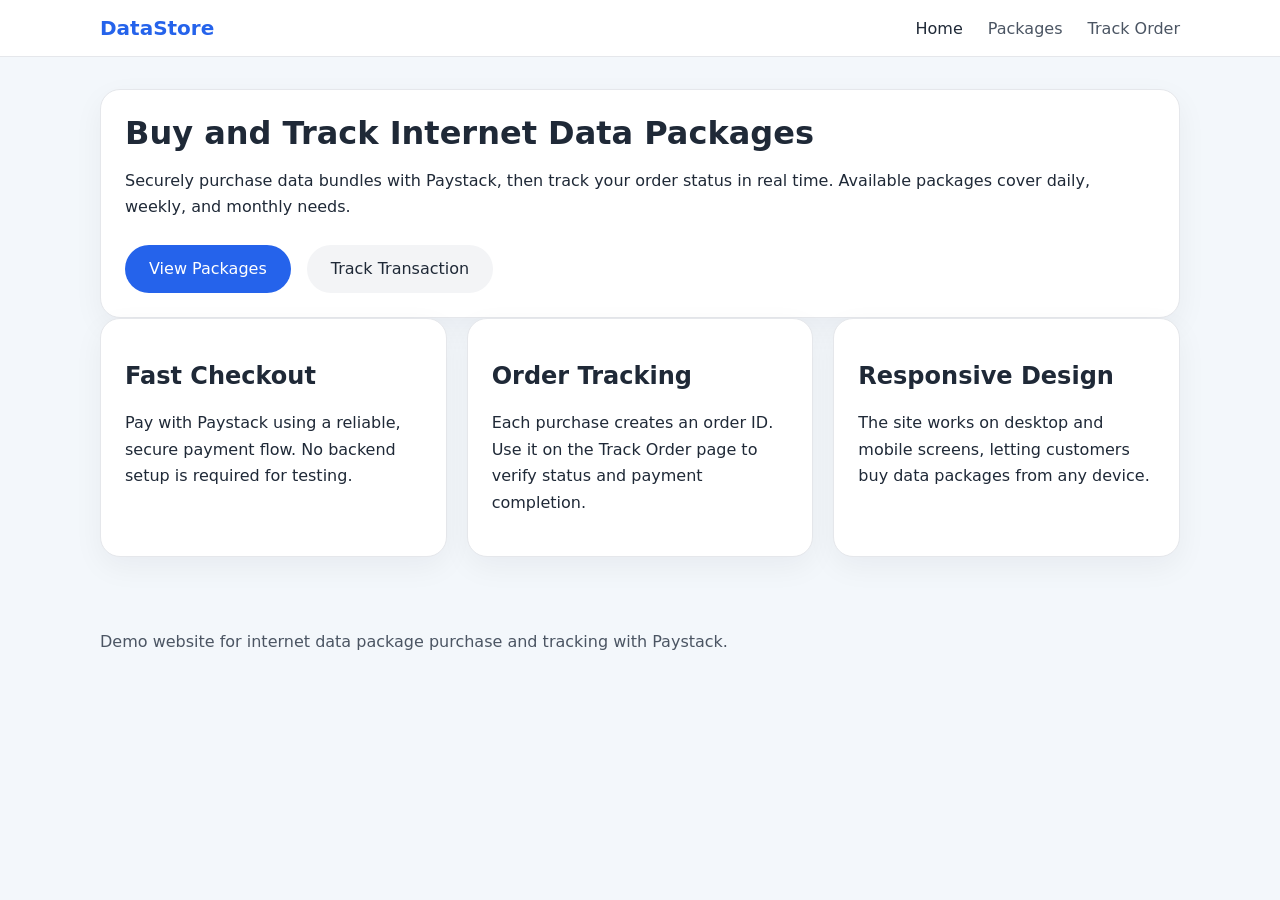
==== index.html @ 82d5b726 "Add files via upload" ====
<!DOCTYPE html>
<html lang="en">
<head>
  <meta charset="UTF-8" />
  <meta name="viewport" content="width=device-width, initial-scale=1.0" />
  <title>DataStore | Buy Internet Data Packages</title>
  <link rel="stylesheet" href="styles.css" />
</head>
<body>
  <header class="site-header">
    <div class="container">
      <a class="brand" href="index.html">DataStore</a>
      <nav>
        <a href="index.html" class="active">Home</a>
        <a href="products.html">Packages</a>
        <a href="status.html">Track Order</a>
      </nav>
    </div>
  </header>

  <main class="container main-content">
    <section class="hero-card card">
      <h1>Buy and Track Internet Data Packages</h1>
      <p>Securely purchase data bundles with Paystack, then track your order status in real time. Available packages cover daily, weekly, and monthly needs.</p>
      <div class="hero-actions">
        <a class="button-link" href="products.html">View Packages</a>
        <a class="button-link secondary" href="status.html">Track Transaction</a>
      </div>
    </section>

    <section class="grid cards">
      <article class="card">
        <h2>Fast Checkout</h2>
        <p>Pay with Paystack using a reliable, secure payment flow. No backend setup is required for testing.</p>
      </article>

      <article class="card">
        <h2>Order Tracking</h2>
        <p>Each purchase creates an order ID. Use it on the Track Order page to verify status and payment completion.</p>
      </article>

      <article class="card">
        <h2>Responsive Design</h2>
        <p>The site works on desktop and mobile screens, letting customers buy data packages from any device.</p>
      </article>
    </section>
  </main>

  <footer class="site-footer">
    <div class="container">
      <p>Demo website for internet data package purchase and tracking with Paystack.</p>
    </div>
  </footer>
</body>
</html>
---- styles.css ----
:root {
  --bg: #f3f7fb;
  --surface: #ffffff;
  --primary: #2563eb;
  --primary-dark: #1d4ed8;
  --text: #1f2937;
  --muted: #4b5563;
  --border: #e5e7eb;
}

* {
  box-sizing: border-box;
}

body {
  margin: 0;
  font-family: Inter, system-ui, sans-serif;
  background: var(--bg);
  color: var(--text);
}

.container {
  width: min(1080px, calc(100% - 2rem));
  margin: 0 auto;
}

.site-header {
  background: var(--surface);
  border-bottom: 1px solid var(--border);
  position: sticky;
  top: 0;
  z-index: 10;
}

.site-header .container {
  display: flex;
  align-items: center;
  justify-content: space-between;
  gap: 1rem;
  padding: 1rem 0;
}

.brand {
  font-weight: 700;
  font-size: 1.25rem;
  color: var(--primary);
  text-decoration: none;
}

nav a {
  margin-left: 1.25rem;
  color: var(--muted);
  text-decoration: none;
}

nav a.active,
nav a:hover {
  color: var(--text);
}

.main-content {
  padding: 2rem 0;
}

h1 {
  margin: 0 0 0.75rem;
  font-size: clamp(2rem, 2.5vw, 3rem);
}

p {
  line-height: 1.65;
}

.grid {
  display: grid;
  gap: 1.25rem;
  grid-template-columns: repeat(auto-fit, minmax(240px, 1fr));
}

.card,
.status-card {
  background: var(--surface);
  border: 1px solid var(--border);
  border-radius: 20px;
  box-shadow: 0 10px 30px rgba(15, 23, 42, 0.05);
  padding: 1.5rem;
}

.package-title {
  font-size: 1.25rem;
  margin: 0 0 0.5rem;
}

.package-header {
  display: flex;
  flex-wrap: wrap;
  gap: 0.75rem;
  align-items: center;
  margin-bottom: 1rem;
}

.provider-badge {
  display: inline-flex;
  align-items: center;
  justify-content: center;
  padding: 0.45rem 0.8rem;
  border-radius: 999px;
  color: #fff;
  font-size: 0.85rem;
  font-weight: 700;
}

.provider-mtn {
  background: #fcd34d;
  color: #111827;
}

.provider-telecel {
  background: #ef4444;
}

.provider-at {
  background: linear-gradient(135deg, #ef4444 0%, #2563eb 100%);
}

.provider-legend-list {
  display: flex;
  gap: 0.75rem;
  flex-wrap: wrap;
  margin-top: 0.75rem;
}

.provider-actions {
  display: flex;
  gap: 0.75rem;
  flex-wrap: wrap;
}

.provider-button {
  border: none;
  padding: 0.85rem 1.1rem;
  border-radius: 999px;
  font-weight: 700;
  color: #fff;
  cursor: pointer;
  transition: transform 0.15s ease, opacity 0.15s ease;
}

.provider-button.active,
.provider-button:hover {
  transform: translateY(-1px);
  opacity: 0.95;
}

.package-price {
  font-size: 1.75rem;
  margin: 0.5rem 0;
  color: var(--primary);
}

.features {
  margin: 1rem 0;
  padding-left: 1.2rem;
}

.features li {
  margin-bottom: 0.5rem;
}

button,
input {
  font: inherit;
}

button {
  border: none;
  border-radius: 999px;
  cursor: pointer;
  background: var(--primary);
  color: #fff;
  padding: 0.9rem 1.25rem;
  transition: background 0.2s ease;
}

button:hover {
  background: var(--primary-dark);
}

.hero-actions {
  display: flex;
  flex-wrap: wrap;
  gap: 1rem;
  margin-top: 1.5rem;
}

.button-link {
  display: inline-flex;
  align-items: center;
  justify-content: center;
  padding: 0.9rem 1.5rem;
  border-radius: 999px;
  background: var(--primary);
  color: #fff;
  text-decoration: none;
  transition: background 0.2s ease, transform 0.2s ease;
}

.button-link:hover {
  background: var(--primary-dark);
  transform: translateY(-1px);
}

.button-link.secondary {
  background: #f3f4f6;
  color: var(--text);
}

.button-link.secondary:hover {
  background: #e5e7eb;
}

input[type="text"],
input[type="email"] {
  width: 100%;
  margin: 0.75rem 0 1rem;
  padding: 0.9rem 1rem;
  border: 1px solid var(--border);
  border-radius: 14px;
  background: #fafbff;
}

.status-result {
  margin-top: 1rem;
  padding: 1rem;
  border-radius: 14px;
  background: #eff6ff;
  color: var(--text);
}

.checkout-card {
  max-width: 760px;
  margin: 0 auto;
}

.package-summary {
  margin-bottom: 1.5rem;
  padding: 1rem 0;
  border-bottom: 1px solid var(--border);
}

.checkout-form {
  display: grid;
  gap: 1rem;
}

.checkout-form label {
  font-weight: 600;
}

.checkout-form input {
  width: 100%;
}

footer.site-footer {
  padding: 1.5rem 0 2rem;
  color: var(--muted);
}

.payment-note {
  margin-top: 0.75rem;
  color: var(--muted);
}

@media (max-width: 600px) {
  .site-header .container {
    flex-direction: column;
    align-items: flex-start;
  }

  nav {
    display: flex;
    flex-wrap: wrap;
    gap: 0.75rem;
  }
}
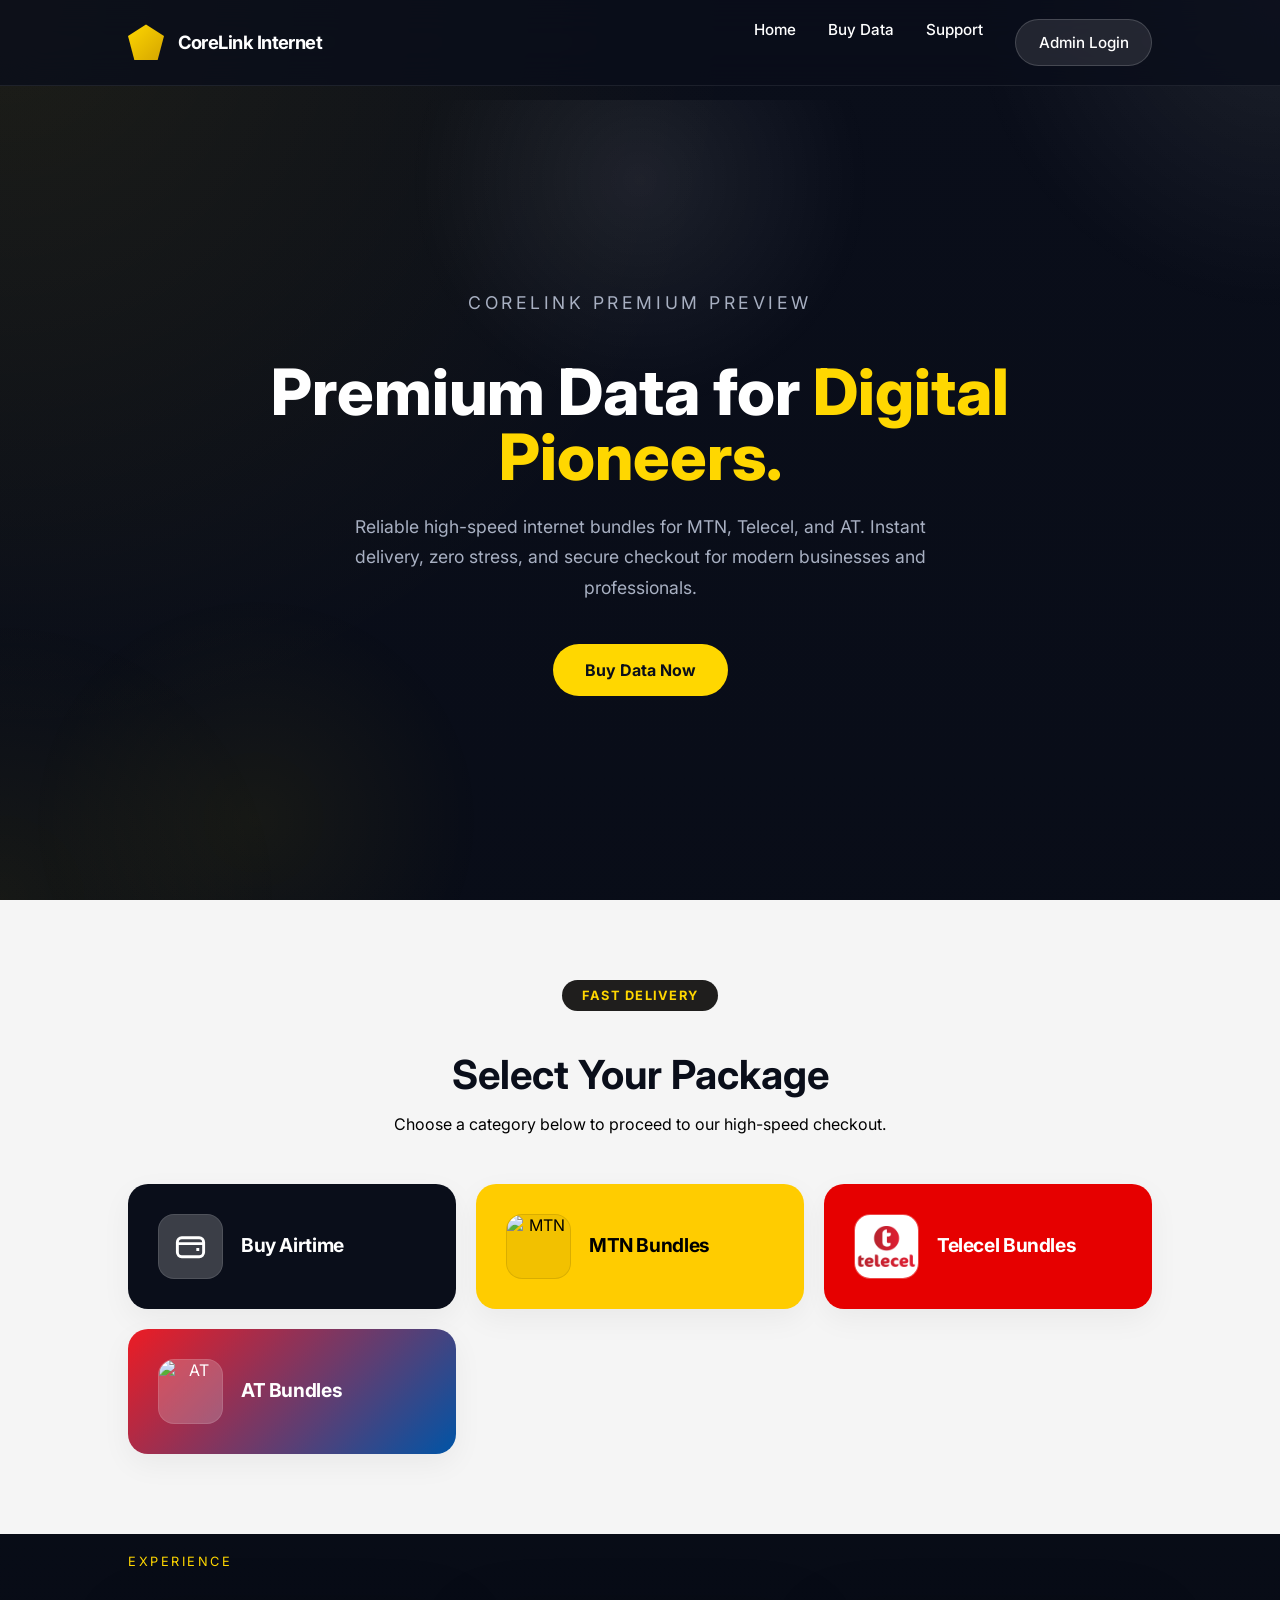
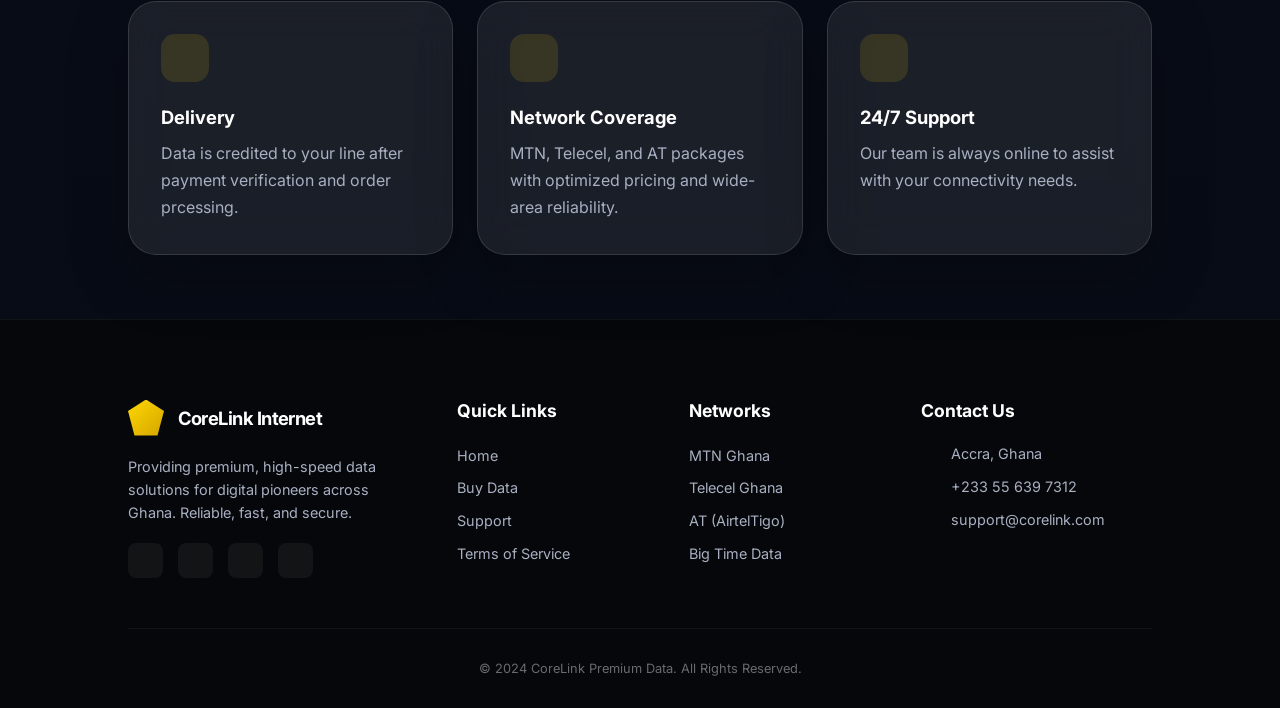
==== commit 6f730e31: "Add files via upload" ====
--- a/index.html
+++ b/index.html
@@ -1,55 +1,266 @@
 <!DOCTYPE html>
 <html lang="en">
 <head>
-  <meta charset="UTF-8" />
-  <meta name="viewport" content="width=device-width, initial-scale=1.0" />
-  <title>DataStore | Buy Internet Data Packages</title>
-  <link rel="stylesheet" href="styles.css" />
+    <meta charset="UTF-8">
+    <meta name="viewport" content="width=device-width, initial-scale=1.0">
+    <title>CoreLink | Premium Data & Internet</title>
+    <link rel="preconnect" href="https://fonts.googleapis.com">
+    <link rel="preconnect" href="https://fonts.gstatic.com" crossorigin>
+    <link href="https://fonts.googleapis.com/css2?family=Inter:wght@400;500;600;700;800&display=swap" rel="stylesheet">
+    <link rel="stylesheet" href="style.css">
+    <script src="https://unpkg.com/lucide@0.344.0"></script>
 </head>
 <body>
-  <header class="site-header">
-    <div class="container">
-      <a class="brand" href="index.html">DataStore</a>
-      <nav>
-        <a href="index.html" class="active">Home</a>
-        <a href="products.html">Packages</a>
-        <a href="status.html">Track Order</a>
-      </nav>
+    <nav>
+        <div class="logo">
+            <div class="logo-icon"></div>
+            CoreLink Internet
+        </div>
+        <ul class="nav-links">
+            <li><a href="#home">Home</a></li>
+            <li><a href="#buy">Buy Data</a></li>
+            <li><a href="#support">Support</a></li>
+            <li><a href="#" class="btn-nav">Admin Login</a></li>
+        </ul>
+    </nav>
+
+    <main>
+        <section class="hero" id="home">
+            <div class="hero-content">
+                <p class="section-title">CoreLink Premium Preview</p>
+                <h1>Premium Data for <span>Digital Pioneers.</span></h1>
+                <p>Reliable high-speed internet bundles for MTN, Telecel, and AT. Instant delivery, zero stress, and secure checkout for modern businesses and professionals.</p>
+                <a href="#buy" class="btn-primary">Buy Data Now</a>
+            </div>
+        </section>
+
+        <section id="buy" class="purchase-tabs-section">
+    <div class="purchase-intro">
+        <span class="status-badge">Fast Delivery</span>
+        <h2>Select Your Package</h2>
+        <p class="dog">Choose a category below to proceed to our high-speed checkout.</p>
     </div>
-  </header>
-
-  <main class="container main-content">
-    <section class="hero-card card">
-      <h1>Buy and Track Internet Data Packages</h1>
-      <p>Securely purchase data bundles with Paystack, then track your order status in real time. Available packages cover daily, weekly, and monthly needs.</p>
-      <div class="hero-actions">
-        <a class="button-link" href="products.html">View Packages</a>
-        <a class="button-link secondary" href="status.html">Track Transaction</a>
-      </div>
-    </section>
-
-    <section class="grid cards">
-      <article class="card">
-        <h2>Fast Checkout</h2>
-        <p>Pay with Paystack using a reliable, secure payment flow. No backend setup is required for testing.</p>
-      </article>
-
-      <article class="card">
-        <h2>Order Tracking</h2>
-        <p>Each purchase creates an order ID. Use it on the Track Order page to verify status and payment completion.</p>
-      </article>
-
-      <article class="card">
-        <h2>Responsive Design</h2>
-        <p>The site works on desktop and mobile screens, letting customers buy data packages from any device.</p>
-      </article>
-    </section>
-  </main>
-
-  <footer class="site-footer">
-    <div class="container">
-      <p>Demo website for internet data package purchase and tracking with Paystack.</p>
+
+   <div class="tabs-grid">
+    <!-- Airtime Tab (Keeping a generic premium icon) -->
+    <a href="buy-airtime.html" class="tab-card airtime-tab">
+        <div class="tab-logo-container">
+            <svg width="35" height="35" viewBox="0 0 24 24" fill="none" stroke="currentColor" stroke-width="2">
+                <rect x="3" y="6" width="18" height="13" rx="3"/>
+                <path d="M3 10H21M16 14H18"/>
+            </svg>
+        </div>
+        <div class="tab-info">
+            <h3>Buy Airtime</h3>
+            
+        </div>
+        <i data-lucide="chevron-right" class="arrow"></i>
+    </a>
+
+    <!-- MTN Tab -->
+    <a href="mtn-bundles.html" class="tab-card mtn-tab">
+        <div class="tab-logo-container brand-logo">
+            <img src="mtn-oip.png" alt="MTN">
+        </div>
+        <div class="tab-info">
+            <h3>MTN Bundles</h3>
+            
+        </div>
+        <i data-lucide="chevron-right" class="arrow"></i>
+    </a>
+
+    <!-- Telecel Tab -->
+    <a href="telecel-bundles.html" class="tab-card telecel-tab">
+        <div class="tab-logo-container brand-logo">
+            <img src="telecel-oip1.png" alt="Telecel">
+        </div>
+        <div class="tab-info">
+            <h3>Telecel Bundles</h3>
+            
+        </div>
+        <i data-lucide="chevron-right" class="arrow"></i>
+    </a>
+
+    <!-- AT Tab -->
+    <a href="at-bundles.html" class="tab-card at-tab">
+        <div class="tab-logo-container brand-logo">
+            <img src="at-oip2.png" alt="AT">
+        </div>
+        <div class="tab-info">
+            <h3>AT Bundles</h3>
+            
+        </div>
+        <i data-lucide="chevron-right" class="arrow"></i>
+    </a>
+</div>
+</section>
+
+        <section class="features-section"><br>
+            <div class="section-title">Experience</div>
+            <div class="features-grid">
+                <article class="feature-card glass-panel">
+                    <i data-lucide="zap"></i>
+                    <h3>Delivery</h3>
+                    <p>Data is credited to your line after payment verification and order prcessing.</p>
+                </article>
+                <article class="feature-card glass-panel">
+                    <i data-lucide="wifi"></i>
+                    <h3>Network Coverage</h3>
+                    <p>MTN, Telecel, and AT packages with optimized pricing and wide-area reliability.</p>
+                </article>
+                <article class="feature-card glass-panel">
+                    <i data-lucide="headphones"></i>
+                    <h3>24/7 Support</h3>
+                    <p>Our team is always online to assist with your connectivity needs.</p>
+                </article>
+            </div>
+        </section>
+
+       <footer class="footer" id="support">
+    <div class="footer-container">
+        <!-- Column 1: Brand & About -->
+        <div class="footer-col">
+            <div class="logo">
+                <div class="logo-icon"></div>
+                CoreLink Internet 
+            </div>
+            <p class="footer-about">
+                Providing premium, high-speed data solutions for digital pioneers across Ghana. Reliable, fast, and secure.
+            </p>
+            <div class="social-links">
+                <a href="#"><i data-lucide="facebook"></i></a>
+                <a href="#"><i data-lucide="twitter"></i></a>
+                <a href="#"><i data-lucide="instagram"></i></a>
+                <a href="#"><i data-lucide="linkedin"></i></a>
+            </div>
+        </div>
+
+        <!-- Column 2: Quick Links -->
+        <div class="footer-col">
+            <h4>Quick Links</h4>
+            <ul>
+                <li><a href="index.html#home">Home</a></li>
+                <li><a href="index.html#buy">Buy Data</a></li>
+                <li><a href="index.html#support">Support</a></li>
+                <li><a href="#">Terms of Service</a></li>
+            </ul>
+        </div>
+
+        <!-- Column 3: Networks -->
+        <div class="footer-col">
+            <h4>Networks</h4>
+            <ul>
+                <li><a href="mtn-bundles.html">MTN Ghana</a></li>
+                <li><a href="telecel-bundles.html">Telecel Ghana</a></li>
+                <li><a href="at-bundles.html">AT (AirtelTigo)</a></li>
+                <li><a href="#">Big Time Data</a></li>
+            </ul>
+        </div>
+
+        <!-- Column 4: Contact Info -->
+        <div class="footer-col">
+            <h4>Contact Us</h4>
+            <div class="contact-item">
+                <i data-lucide="map-pin"></i>
+                <span>Accra, Ghana</span>
+            </div>
+            <div class="contact-item">
+                <i data-lucide="phone"></i>
+                <span>+233 55 639 7312</span>
+            </div>
+            <div class="contact-item">
+                <i data-lucide="mail"></i>
+                <span>support@corelink.com</span>
+            </div>
+        </div>
     </div>
-  </footer>
+
+    <div class="footer-bottom">
+        <p>&copy; 2024 CoreLink Premium Data. All Rights Reserved.</p>
+    </div>
+</footer>
+    </main>
+
+    <div id="success-toast" class="notification success">Payment successful! Redirecting to secure checkout…</div>
+    <div id="error-toast" class="notification error">Please enter a valid phone number.</div>
+
+    <script>
+        lucide.createIcons();
+
+        function handlePayment() {
+            const phone = document.getElementById('phone').value.trim();
+            const successToast = document.getElementById('success-toast');
+            const errorToast = document.getElementById('error-toast');
+
+            if (phone.length < 10 || !/^[0-9 ]+$/.test(phone)) {
+                errorToast.classList.add('show');
+                setTimeout(() => errorToast.classList.remove('show'), 3200);
+                return;
+            }
+
+            successToast.classList.add('show');
+            setTimeout(() => {
+                successToast.classList.remove('show');
+                alert('Redirecting to Paystack Secure Checkout...');
+            }, 2200);
+        }
+        document.querySelectorAll('a[href^="#"]').forEach(anchor => {
+    anchor.addEventListener('click', function (e) {
+        e.preventDefault();
+        const targetId = this.getAttribute('href');
+        if (targetId === '#') return;
+        
+        const targetElement = document.querySelector(targetId);
+        if (targetElement) {
+            const targetPosition = targetElement.getBoundingClientRect().top + window.pageYOffset - 100;
+            const startPosition = window.pageYOffset;
+            const distance = targetPosition - startPosition;
+            let startTime = null;
+
+            // Duration in milliseconds (1500 = 1.5 seconds) - Change this to go even slower
+            const duration = 1500; 
+
+            function animation(currentTime) {
+                if (startTime === null) startTime = currentTime;
+                const timeElapsed = currentTime - startTime;
+                
+                // Easing function (Ease In Out Cubic)
+                const run = ease(timeElapsed, startPosition, distance, duration);
+                
+                window.scrollTo(0, run);
+                if (timeElapsed < duration) requestAnimationFrame(animation);
+            }
+
+            function ease(t, b, c, d) {
+                t /= d / 2;
+                if (t < 1) return c / 2 * t * t * t + b;
+                t -= 2;
+                return c / 2 * (t * t * t + 2) + b;
+            }
+
+            requestAnimationFrame(animation);
+        }
+    });
+});
+// Function to handle the scroll-in animation
+const revealObserver = new IntersectionObserver((entries) => {
+    entries.forEach(entry => {
+        if (entry.isIntersecting) {
+            entry.target.classList.add('active');
+        }
+    });
+}, {
+    threshold: 0.1 // Triggers when 10% of the element is visible
+});
+
+// Select elements to animate, but EXCLUDE anything inside the #support footer
+document.querySelectorAll('.hero-content, .purchase-intro, .tabs-grid, .features-section, .feature-card').forEach((element) => {
+    // Only apply to elements that are NOT children of the support section
+    if (!element.closest('#support')) {
+        element.classList.add('reveal');
+        revealObserver.observe(element);
+    }
+});
+    </script>
 </body>
 </html>
--- a/style.css
+++ b/style.css
@@ -0,0 +1,1077 @@
+:root {
+    --yellow: #FFD700;
+    --cream: #FDFBF0;
+    --white: #FFFFFF;
+    --blue-black: #0A0E1A;
+    --black-ash: #1C1C1C;
+    --text-muted: #A8B0C2;
+    --glass: rgba(255, 255, 255, 0.12);
+    --glass-border: rgba(255, 255, 255, 0.18);
+    --success: #27AE60;
+    --error: #EB5757;
+    --transition: 0.25s ease;
+}
+
+* {
+    margin: 0;
+    padding: 0;
+    box-sizing: border-box;
+    font-family: 'Inter', sans-serif;
+}
+
+html {
+   scroll-behavior: auto !important; 
+    scroll-padding-top: 100px;
+
+}
+
+body {
+    background: radial-gradient(circle at top left, rgba(255, 215, 0, 0.08), transparent 28%),
+                linear-gradient(180deg, #0A0E1A 0%, #070B15 100%);
+    color: var(--white);
+    overflow-x: hidden;
+}
+
+body::before {
+    content: '';
+    position: fixed;
+    inset: 0;
+    background: radial-gradient(circle at top right, rgba(255, 255, 255, 0.08), transparent 20%),
+                radial-gradient(circle at bottom left, rgba(255, 215, 0, 0.06), transparent 18%);
+    pointer-events: none;
+}
+
+nav {
+    position: fixed;
+    inset: 0 auto auto 0;
+    width: 100%;
+    padding: 1.2rem 10%;
+    display: flex;
+    justify-content: space-between;
+    align-items: center;
+    background: rgba(10, 14, 26, 0.78);
+    border-bottom: 1px solid rgba(255, 255, 255, 0.08);
+    backdrop-filter: blur(18px);
+    z-index: 1000;
+}
+
+.logo {
+    display: flex;
+    align-items: center;
+    gap: 0.85rem;
+    font-size: 1.15rem;
+    font-weight: 700;
+    letter-spacing: -0.03em;
+}
+
+.logo-icon {
+    width: 36px;
+    height: 36px;
+    background: linear-gradient(135deg, var(--yellow), #D4A500);
+    clip-path: polygon(50% 0%, 100% 32%, 82% 100%, 18% 100%, 0% 32%);
+}
+
+.nav-links {
+    display: flex;
+    gap: 2rem;
+    list-style: none;
+}
+
+.nav-links a {
+    color: var(--white);
+    text-decoration: none;
+    font-weight: 500;
+    font-size: 0.95rem;
+    transition: color var(--transition);
+}
+
+.nav-links a:hover,
+.nav-links a:focus-visible {
+    color: var(--yellow);
+}
+
+.btn-nav {
+    display: inline-flex;
+    align-items: center;
+    justify-content: center;
+    padding: 0.8rem 1.4rem;
+    border-radius: 999px;
+    background: rgba(255, 255, 255, 0.1);
+    border: 1px solid rgba(255, 255, 255, 0.16);
+    color: var(--white);
+    font-weight: 600;
+}
+
+main {
+    padding-top: 100px;
+}
+
+.hero {
+    min-height: calc(100vh - 100px);
+    padding: 5rem 10% 6rem;
+    display: grid;
+    place-items: center;
+    text-align: center;
+    position: relative;
+    overflow: hidden;
+}
+
+.hero::after {
+    content: '';
+    position: absolute;
+    inset: 0;
+    background: radial-gradient(circle at 50% 10%, rgba(255, 255, 255, 0.08), transparent 24%),
+                radial-gradient(circle at 20% 90%, rgba(255, 215, 0, 0.06), transparent 18%);
+    pointer-events: none;
+}
+
+.hero-content {
+    position: relative;
+    z-index: 1;
+    max-width: 780px;
+    margin: 0 auto;
+}
+/* Container for the logo images */
+.tab-logo-container {
+    width: 65px;
+    height: 65px;
+    background: rgba(255, 255, 255, 0.2);
+    border-radius: 16px;
+    display: flex;
+    align-items: center;
+    justify-content: center;
+    margin-right: 18px;
+    flex-shrink: 0;
+    overflow: hidden; /* Clips the image to the border radius */
+    transition: all 0.4s ease;
+    border: 1px solid rgba(255, 255, 255, 0.1);
+}
+
+/* Specific styling for the brand images */
+.brand-logo img {
+    width: 100%;
+    height: 100%;
+    object-fit: cover; /* This makes the logo fill the square container like an app icon */
+    transition: transform 0.4s ease;
+}
+
+/* Hover Effects */
+.tab-card:hover .tab-logo-container {
+    transform: translateY(-5px);
+    box-shadow: 0 10px 20px rgba(0,0,0,0.2);
+    background: rgba(255, 255, 255, 0.3);
+}
+
+.tab-card:hover .brand-logo img {
+    transform: scale(1.1);
+}
+
+/* MTN Specific Adjustment (since background is already yellow) */
+.mtn-tab .tab-logo-container {
+    background: rgba(0, 0, 0, 0.05);
+    border: 1px solid rgba(0, 0, 0, 0.1);
+}
+
+/* Typography fix for better spacing with larger logos */
+.tab-info h3 {
+    font-size: 1.15rem;
+    font-weight: 800;
+    margin-bottom: 2px;
+    letter-spacing: -0.02em;
+}
+.hero h1 {
+    font-size: clamp(3rem, 5vw, 4.8rem);
+    line-height: 1.02;
+    font-weight: 800;
+    margin-bottom: 1.4rem;
+}
+
+.hero h1 span {
+    color: var(--yellow);
+}
+
+.hero p {
+    color: var(--text-muted);
+    font-size: 1.1rem;
+    max-width: 640px;
+    margin: 0 auto 2.5rem;
+    line-height: 1.75;
+}
+/* --- Purchase Tabs Section --- */
+.purchase-tabs-section {
+    padding: 80px 10%;
+    text-align: center;
+    background-color: whitesmoke;
+}
+
+.purchase-intro {
+    margin-bottom: 50px;
+}
+
+.purchase-intro h2 {
+    font-size: 2.5rem;
+    color: var(--blue-black);
+    margin: 15px 0;
+}
+
+/* --- Tabs Grid Layout --- */
+.tabs-grid {
+    display: grid;
+    grid-template-columns: repeat(auto-fit, minmax(280px, 1fr));
+    gap: 20px;
+    max-width: 1200px;
+    margin: 0 auto;
+}
+
+/* --- Base Tab Styling --- */
+.tab-card {
+    display: flex;
+    align-items: center;
+    padding: 30px;
+    border-radius: 20px;
+    text-decoration: none;
+    transition: all 0.4s cubic-bezier(0.175, 0.885, 0.32, 1.275);
+    position: relative;
+    overflow: hidden;
+    box-shadow: 0 10px 30px rgba(0,0,0,0.05);
+}
+
+.tab-card .tab-icon {
+    width: 50px;
+    height: 50px;
+    border-radius: 12px;
+    display: flex;
+    align-items: center;
+    justify-content: center;
+    margin-right: 20px;
+    background: rgba(255, 255, 255, 0.2);
+}
+
+.tab-info {
+    text-align: left;
+    flex-grow: 1;
+}
+
+.tab-info h3 {
+    font-size: 1.2rem;
+    margin-bottom: 4px;
+    font-weight: 700;
+}
+
+.tab-info p {
+    font-size: 0.9rem;
+    opacity: 0.9;
+}
+
+.tab-card .arrow {
+    transition: transform 0.3s ease;
+}
+
+/* --- Specific Tab Backgrounds --- */
+
+/* Airtime - Blue Black */
+.airtime-tab {
+    background-color: var(--blue-black);
+    color: var(--white);
+}
+
+/* MTN - Yellow */
+.mtn-tab {
+    background-color: #FFCC00; /* Official MTN Yellow */
+    color: #000;
+}
+
+/* Telecel - Red */
+.telecel-tab {
+    background-color: #E60000; /* Official Telecel Red */
+    color: var(--white);
+}
+
+/* AT - Red & Blue Gradient */
+.at-tab {
+    background: linear-gradient(135deg, #ED1C24 0%, #0054A6 100%);
+    color: var(--white);
+}
+
+/* --- Hover Effects --- */
+.tab-card:hover {
+    transform: translateY(-10px) scale(1.02);
+    box-shadow: 0 20px 40px rgba(0,0,0,0.15);
+}
+
+.tab-card:hover .arrow {
+    transform: translateX(5px);
+}
+
+.tab-card::after {
+    content: '';
+    position: absolute;
+    top: 0;
+    left: -100%;
+    width: 100%;
+    height: 100%;
+    background: linear-gradient(90deg, transparent, rgba(255,255,255,0.2), transparent);
+    transition: 0.5s;
+}
+
+.tab-card:hover::after {
+    left: 100%;
+}
+
+/* --- Responsive Adjustments --- */
+@media (max-width: 768px) {
+    .purchase-tabs-section { padding: 60px 5%; }
+    .tabs-grid { grid-template-columns: 1fr; }
+}
+
+.btn-primary {
+    display: inline-flex;
+    align-items: center;
+    justify-content: center;
+    gap: 0.75rem;
+    padding: 1rem 2rem;
+    border-radius: 999px;
+    background: var(--yellow);
+    color: var(--blue-black);
+    font-weight: 700;
+    text-decoration: none;
+    transition: transform var(--transition), box-shadow var(--transition);
+}
+
+.btn-primary:hover,
+.btn-primary:focus-visible {
+    transform: translateY(-2px);
+    box-shadow: 0 18px 40px rgba(255, 215, 0, 0.22);
+}
+
+.section-title {
+    margin-bottom: 1rem;
+    text-transform: uppercase;
+    color: var(--yellow);
+    letter-spacing: 0.2em;
+    font-size: 0.8rem;
+}
+
+.purchase-section {
+    padding: 4rem 10% 3rem;
+    background: whitesmoke;
+}
+
+.purchase-grid {
+    display: grid;
+    grid-template-columns: 1.3fr 1fr;
+    gap: 2.5rem;
+    align-items: start;
+    
+}
+
+.glass-panel,
+.purchase-card,
+.support-card,
+.feature-card {
+    background: rgba(255, 255, 255, 0.08);
+    border: 1px solid rgba(255, 255, 255, 0.12);
+    backdrop-filter: blur(20px);
+    box-shadow: 0 20px 60px rgba(0, 0, 0, 0.25);
+    border-radius: 28px;
+}
+
+.status-badge {
+    display: inline-block;
+    padding: 0.5rem 1.2rem;
+    border-radius: 24px;
+    background: rgba(24, 23, 22, 0.968);
+    color: var(--yellow);
+    font-size: 0.8rem;
+    font-weight: 700;
+    text-transform: uppercase;
+    letter-spacing: 0.1em;
+    margin-bottom: 1.5rem;
+}
+.dog{
+    color: black;
+}
+.purchase-copy {
+    padding: 3rem;
+    color: var(--white);
+    
+}
+
+.purchase-copy h2 {
+    font-size: clamp(2rem, 3vw, 3rem);
+    margin-bottom: 1.2rem;
+    
+}
+
+.purchase-copy p {
+    color: var(--text-muted);
+    line-height: 1.75;
+}
+
+.glass-form {
+    padding: 2.5rem;
+}
+
+.glass-form h3 {
+    margin-bottom: 1.5rem;
+    font-size: 1.75rem;
+    color: var(--white);
+}
+
+.form-group {
+    display: grid;
+    gap: 0.7rem;
+    margin-bottom: 1.25rem;
+}
+
+.form-group label {
+    color: var(--text-muted);
+    font-size: 0.95rem;
+    font-weight: 600;
+}
+
+.form-group input,
+.form-group select {
+    width: 100%;
+    padding: 1rem 1.15rem;
+    border-radius: 18px;
+    border: 1px solid rgba(255, 255, 255, 0.14);
+    background: rgba(255, 255, 255, 0.08);
+    color: var(--white);
+    font-size: 1rem;
+    transition: border-color var(--transition), box-shadow var(--transition);
+}
+
+.form-group input::placeholder {
+    color: rgba(255, 255, 255, 0.55);
+}
+
+.form-group input:focus,
+.form-group select:focus {
+    outline: none;
+    border-color: rgba(255, 215, 0, 0.85);
+    box-shadow: 0 0 0 4px rgba(255, 215, 0, 0.12);
+}
+
+.purchase-card {
+    padding: 2.5rem;
+}
+
+.purchase-card button {
+    width: 100%;
+    border: none;
+    cursor: pointer;
+}
+
+.features-section {
+    padding: 0 10% 4rem;
+   
+}
+
+.features-grid {
+    display: grid;
+    grid-template-columns: repeat(3, minmax(220px, 1fr));
+    gap: 1.5rem;
+    margin-top: 2rem;
+}
+
+.feature-card {
+    padding: 2rem;
+}
+
+.feature-card i {
+    display: inline-flex;
+    align-items: center;
+    justify-content: center;
+    width: 48px;
+    height: 48px;
+    border-radius: 14px;
+    background: rgba(255, 215, 0, 0.12);
+    color: var(--yellow);
+}
+
+.feature-card h3 {
+    margin: 1.25rem 0 0.75rem;
+    font-size: 1.15rem;
+}
+
+.feature-card p {
+    color: var(--text-muted);
+    line-height: 1.7;
+}
+
+.contact-section {
+    padding: 0 10% 5rem;
+}
+
+.contact-grid {
+    display: grid;
+    grid-template-columns: 1fr 1fr 1fr;
+    gap: 1.5rem;
+    margin-top: 2rem;
+}
+
+.support-card {
+    padding: 2rem;
+}
+
+.support-card h4 {
+    margin-bottom: 0.85rem;
+}
+
+.support-card p {
+    color: var(--text-muted);
+    line-height: 1.7;
+}
+
+.notification {
+    position: fixed;
+    right: 1.5rem;
+    top: 1.5rem;
+    padding: 1rem 1.25rem;
+    border-radius: 18px;
+    color: var(--white);
+    font-weight: 600;
+    display: none;
+    box-shadow: 0 25px 60px rgba(0, 0, 0, 0.28);
+    z-index: 1500;
+}
+
+.notification.show {
+    display: block;
+    animation: slideIn 0.35s ease forwards;
+}
+
+.notification.success {
+    background: rgba(39, 174, 96, 0.95);
+}
+
+.notification.error {
+    background: rgba(235, 87, 87, 0.95);
+}
+/* --- Footer Styling --- */
+.footer {
+    background: #05070a; /* Slightly darker than the body for depth */
+    padding: 5rem 10% 2rem;
+    border-top: 1px solid rgba(255, 255, 255, 0.05);
+    
+}
+
+.footer-container {
+    display: grid;
+    grid-template-columns: 1.5fr 1fr 1fr 1.2fr;
+    gap: 40px;
+    margin-bottom: 50px;
+}
+
+.footer-col h4 {
+    color: var(--white);
+    font-size: 1.1rem;
+    margin-bottom: 1.5rem;
+    font-weight: 700;
+}
+
+.footer-about {
+    color: var(--text-muted);
+    font-size: 0.9rem;
+    line-height: 1.6;
+    margin: 1.2rem 0;
+    max-width: 300px;
+}
+
+.footer-col ul {
+    list-style: none;
+}
+
+.footer-col ul li {
+    margin-bottom: 0.8rem;
+}
+
+.footer-col ul li a {
+    color: var(--text-muted);
+    text-decoration: none;
+    font-size: 0.9rem;
+    transition: color 0.3s ease;
+}
+
+.footer-col ul li a:hover {
+    color: var(--yellow);
+}
+
+.contact-item {
+    display: flex;
+    align-items: center;
+    gap: 12px;
+    margin-bottom: 1rem;
+    color: var(--text-muted);
+    font-size: 0.9rem;
+}
+
+.contact-item i {
+    width: 18px;
+    color: var(--yellow);
+}
+
+.social-links {
+    display: flex;
+    gap: 15px;
+}
+
+.social-links a {
+    width: 35px;
+    height: 35px;
+    background: rgba(255, 255, 255, 0.05);
+    display: flex;
+    align-items: center;
+    justify-content: center;
+    border-radius: 8px;
+    color: var(--white);
+    transition: all 0.3s ease;
+}
+
+.social-links a:hover {
+    background: var(--yellow);
+    color: var(--blue-black);
+    transform: translateY(-3px);
+}
+
+.footer-bottom {
+    padding-top: 2rem;
+    border-top: 1px solid rgba(255, 255, 255, 0.05);
+    text-align: center;
+}
+
+.footer-bottom p {
+    color: rgba(255, 255, 255, 0.4);
+    font-size: 0.8rem;
+}
+/* --- Scroll Reveal Animation --- */
+.reveal {
+    opacity: 0;
+    transform: translateY(40px); /* Starts 40px lower */
+    transition: all 1.2s cubic-bezier(0.22, 1, 0.36, 1); /* Slow, premium glide */
+}
+
+.reveal.active {
+    opacity: 1;
+    transform: translateY(0); /* Glides up to original position */
+}
+/* Responsive Footer */
+@media (max-width: 992px) {
+    .footer-container {
+        grid-template-columns: 1fr 1fr;
+        gap: 40px;
+    }
+}
+
+@media (max-width: 600px) {
+    .footer-container {
+        grid-template-columns: 1fr;
+    }
+    .footer {
+        padding: 4rem 5% 2rem;
+    }
+}
+
+.bundle-grid {
+    display: grid;
+    grid-template-columns: repeat(auto-fill, minmax(65px, 1fr));
+    gap: 10px;
+    margin-top: 10px;
+}
+
+.bundle-square {
+    width: 65px;
+    height: 65px;
+    display: flex;
+    flex-direction: column;
+    align-items: center;
+    justify-content: center;
+    background: rgba(255, 255, 255, 0.05);
+    border: 1px solid rgba(255, 255, 255, 0.12);
+    border-radius: 12px;
+    cursor: pointer;
+    transition: all 0.25s ease;
+    font-weight: 800;
+    font-size: 1.1rem;
+    color: var(--white);
+}
+
+.bundle-square span {
+    font-size: 0.65rem;
+    text-transform: uppercase;
+    opacity: 0.7;
+    margin-top: -2px;
+}
+
+.bundle-square:hover {
+    background: rgba(255, 255, 255, 0.1);
+    transform: translateY(-2px);
+    border-color: var(--yellow);
+}
+
+/* Active State */
+.bundle-square.active {
+    background: var(--yellow);
+    color: var(--blue-black);
+    border-color: var(--yellow);
+    box-shadow: 0 10px 20px rgba(255, 215, 0, 0.2);
+}
+
+.bundle-square.active span {
+    opacity: 1;
+    color: var(--blue-black);
+    font-weight: 700;
+}
+.price-display-container {
+    margin-top: 20px;
+    padding: 15px;
+    background: rgba(255, 255, 255, 0.05);
+    border-radius: 15px;
+    border: 1px dashed rgba(255, 255, 255, 0.15);
+    display: flex;
+    justify-content: space-between;
+    align-items: center;
+}
+
+.price-label {
+    color: var(--text-muted);
+    font-size: 0.9rem;
+    font-weight: 500;
+}
+
+.price-amount {
+    color: var(--yellow);
+    font-size: 1.4rem;
+    font-weight: 800;
+    letter-spacing: -0.02em;
+}
+
+/* Subtle animation when price changes */
+#displayPrice {
+    transition: all 0.2s ease;
+}
+
+/* --- Telecel Theme Overrides (Red) --- */
+
+/* Changes the "Telecel Ultra" badge color */
+.telecel-page .status-badge {
+    color: #E60000;
+    border-color: rgba(230, 0, 0, 0.3);
+    background: rgba(230, 0, 0, 0.1);
+}
+
+/* Changes the price text to Red */
+.telecel-page .price-amount {
+    color: #E60000;
+}
+
+/* Changes the Selected Square to Red */
+.telecel-page .bundle-square.active {
+    background: #E60000;
+    border-color: #E60000;
+    color: #ffffff;
+    box-shadow: 0 10px 20px rgba(230, 0, 0, 0.2);
+}
+
+.telecel-page .bundle-square.active span {
+    color: #ffffff;
+}
+
+/* Changes the Main Button to Red */
+.telecel-page .btn-primary {
+    background: #E60000;
+    color: #ffffff;
+}
+
+.telecel-page .btn-primary:hover {
+    background: #cc0000;
+    box-shadow: 0 18px 40px rgba(230, 0, 0, 0.3);
+}
+
+/* Input focus color change for Telecel */
+.telecel-page .form-group input:focus {
+    border-color: #E60000;
+    box-shadow: 0 0 0 4px rgba(230, 0, 0, 0.1);
+}
+@keyframes slideIn {
+    from {
+        opacity: 0;
+        transform: translateX(30px);
+    }
+    to {
+        opacity: 1;
+        transform: translateX(0);
+    }
+}
+
+@media (max-width: 992px) {
+    nav {
+        padding: 1rem 6%;
+    }
+
+    .purchase-grid,
+    .contact-grid,
+    .features-grid {
+        grid-template-columns: 1fr;
+    }
+}
+
+@media (max-width: 680px) {
+    .hero {
+        padding: 4.5rem 6rem 4rem;
+    }
+
+    .hero h1 {
+        font-size: 2.6rem;
+    }
+
+    .nav-links {
+        gap: 1rem;
+        flex-wrap: wrap;
+        justify-content: flex-end;
+    }
+
+    .logo {
+        gap: 0.6rem;
+    }
+}
+
+/* --- AT Page Overrides (Red & Blue Gradient) --- */
+
+/* Badge Styling */
+.at-page .status-badge {
+    background: linear-gradient(90deg, #ED1C24, #0054A6);
+    color: #ffffff;
+    border: none;
+}
+
+/* Price Highlight */
+.at-page .price-amount {
+    background: linear-gradient(90deg, #ED1C24, #0054A6);
+    -webkit-background-clip: text;
+    -webkit-text-fill-color: transparent;
+    font-weight: 800;
+}
+
+/* Selected Square Styling */
+.at-page .bundle-square.active {
+    background: linear-gradient(135deg, #ED1C24 0%, #0054A6 100%);
+    border-color: transparent;
+    color: #ffffff;
+    box-shadow: 0 10px 20px rgba(0, 84, 166, 0.2);
+}
+
+.at-page .bundle-square.active span {
+    color: rgba(255, 255, 255, 0.8);
+}
+
+/* Main Button Styling */
+.at-page .btn-primary {
+    background: linear-gradient(90deg, #ED1C24 0%, #0054A6 100%);
+    color: #ffffff;
+}
+
+.at-page .btn-primary:hover {
+    filter: brightness(1.1);
+    box-shadow: 0 18px 40px rgba(0, 84, 166, 0.3);
+}
+
+/* Input Focus */
+.at-page .form-group input:focus {
+    border-color: #0054A6;
+    box-shadow: 0 0 0 4px rgba(0, 84, 166, 0.1);
+}
+
+/* Square Hover */
+.at-page .bundle-square:hover:not(.active) {
+    border-color: #ED1C24;
+}
+/* --- Readability Overrides for Light Purchase Section --- */
+
+.purchase-section .purchase-copy h2 {
+    color: var(--blue-black); /* Pure dark blue/black */
+    font-weight: 800;
+}
+
+.purchase-section .purchase-copy p {
+    color: #2D3436; /* Dark slate gray for better reading */
+    opacity: 1;
+}
+
+.purchase-section .glass-form h3 {
+    color: var(--blue-black);
+    font-weight: 700;
+}
+
+.purchase-section .form-group label {
+    color: #444444; /* Darker gray for labels */
+    font-weight: 700;
+}
+
+.purchase-section .price-label {
+    color: #555555;
+    font-weight: 600;
+}
+
+/* Optional: Make inputs visible on whitesmoke background */
+.purchase-section .form-group input {
+    background: rgba(0, 0, 0, 0.05); /* Light gray tint */
+    border: 1px solid rgba(0, 0, 0, 0.1);
+    color: var(--blue-black);
+}
+
+.purchase-section .form-group input::placeholder {
+    color: rgba(0, 0, 0, 0.4);
+}
+
+/* Fix for Price amount on light background (MTN Yellow needs more contrast) */
+.purchase-section .price-amount {
+    color: #D4A500; /* A slightly deeper yellow for white backgrounds */
+    text-shadow: none;
+}
+/* --- Light Background Visibility (Targeted Overrides) --- */
+
+/* 1. Target squares ONLY when they are on the whitesmoke background */
+.purchase-section .bundle-square {
+    background: rgba(0, 0, 0, 0.04); /* Light gray instead of transparent white */
+    border: 1px solid rgba(0, 0, 0, 0.15); /* Soft dark border */
+    color: #1a1a1a; /* Dark text for numbers */
+}
+
+/* 2. Target the 'GB' text inside those inactive squares */
+.purchase-section .bundle-square span {
+    color: #666666;
+    opacity: 1;
+}
+
+/* 3. Hover effect for light background */
+.purchase-section .bundle-square:hover:not(.active) {
+    background: rgba(0, 0, 0, 0.08);
+    border-color: rgba(0, 0, 0, 0.3);
+}
+
+/* 4. PROTECT THE ACTIVE STATES (Ensure they stay branded) */
+/* This part ensures that when ACTIVE, the squares keep their colors regardless of the background */
+
+.bundle-square.active {
+    background: var(--yellow) !important;
+    border-color: var(--yellow) !important;
+    color: var(--blue-black) !important;
+}
+
+.bundle-square.active span {
+    color: var(--blue-black) !important;
+}
+
+/* Telecel Active override */
+.telecel-page .bundle-square.active {
+    background: #E60000 !important;
+    border-color: #E60000 !important;
+    color: #ffffff !important;
+}
+/* --- CRITICAL TELECEL COLOR FIXES --- */
+
+/* 1. Force the active square to be Telecel Red */
+.telecel-page .bundle-square.active {
+    background: #E60000 !important;
+    border-color: #E60000 !important;
+    color: #ffffff !important;
+    box-shadow: 0 10px 20px rgba(230, 0, 0, 0.3) !important;
+}
+
+/* 2. Force the 'GB' text inside the active square to be white */
+.telecel-page .bundle-square.active span {
+    color: #ffffff !important;
+    opacity: 1 !important;
+}
+
+/* 3. Force the Price Display text to be Telecel Red */
+.telecel-page .price-amount {
+    color: #E60000 !important;
+}
+
+/* 4. Force the animated dots (the arc) to be Telecel Red */
+.telecel-page .transfer-path {
+    color: #E60000 !important;
+}
+
+/* 5. Force the "Proceed to Payment" button to be Telecel Red */
+.telecel-page .btn-primary {
+    background: #E60000 !important;
+    color: #ffffff !important;
+}
+
+.telecel-page .btn-primary:hover {
+    background: #cc0000 !important;
+    box-shadow: 0 18px 40px rgba(230, 0, 0, 0.3) !important;
+}
+
+/* AT Active override */
+.at-page .bundle-square.active {
+    background: linear-gradient(135deg, #ED1C24 0%, #0054A6 100%) !important;
+    border-color: transparent !important;
+    color: #ffffff !important;
+}
+/* --- Data Transfer Visual Styles --- */
+.data-transfer-visual {
+    margin-top: 3rem;
+    display: flex;
+    align-items: center;
+    gap: 10px;
+    padding: 20px;
+    background: rgba(0, 0, 0, 0.03); /* Very subtle background */
+    border-radius: 24px;
+    width: fit-content;
+}
+
+.visual-node {
+    width: 50px;
+    height: 50px;
+    background: white;
+    border: 1px solid rgba(0, 0, 0, 0.1);
+    border-radius: 12px;
+    display: flex;
+    align-items: center;
+    justify-content: center;
+    color: var(--blue-black);
+    box-shadow: 0 4px 12px rgba(0,0,0,0.05);
+}
+
+.visual-node i {
+    width: 24px;
+    height: 24px;
+}
+
+.transfer-path {
+    color: var(--yellow); /* Default MTN color */
+    display: flex;
+    align-items: center;
+}
+
+/* Color overrides based on the page class */
+.telecel-page .transfer-path { color: #E60000; }
+.at-page .transfer-path { color: #0054A6; }
+
+/* Subtle Glow for the nodes */
+.visual-node:first-child {
+    box-shadow: 0 0 20px rgba(0, 0, 0, 0.05);
+}
+
+/* Responsive tweak */
+@media (max-width: 480px) {
+    .data-transfer-visual {
+        transform: scale(0.8);
+        margin-left: -20px;
+    }
+}
+/* Force tower/antenna icon visibility */
+.visual-node i, 
+.visual-node svg {
+    color: #0A0E1A !important; /* Forces the blue-black color */
+    stroke: #0A0E1A !important; /* Forces the outline color */
+    display: block !important;
+    opacity: 1 !important;
+    width: 28px !important;
+    height: 28px !important;
+}
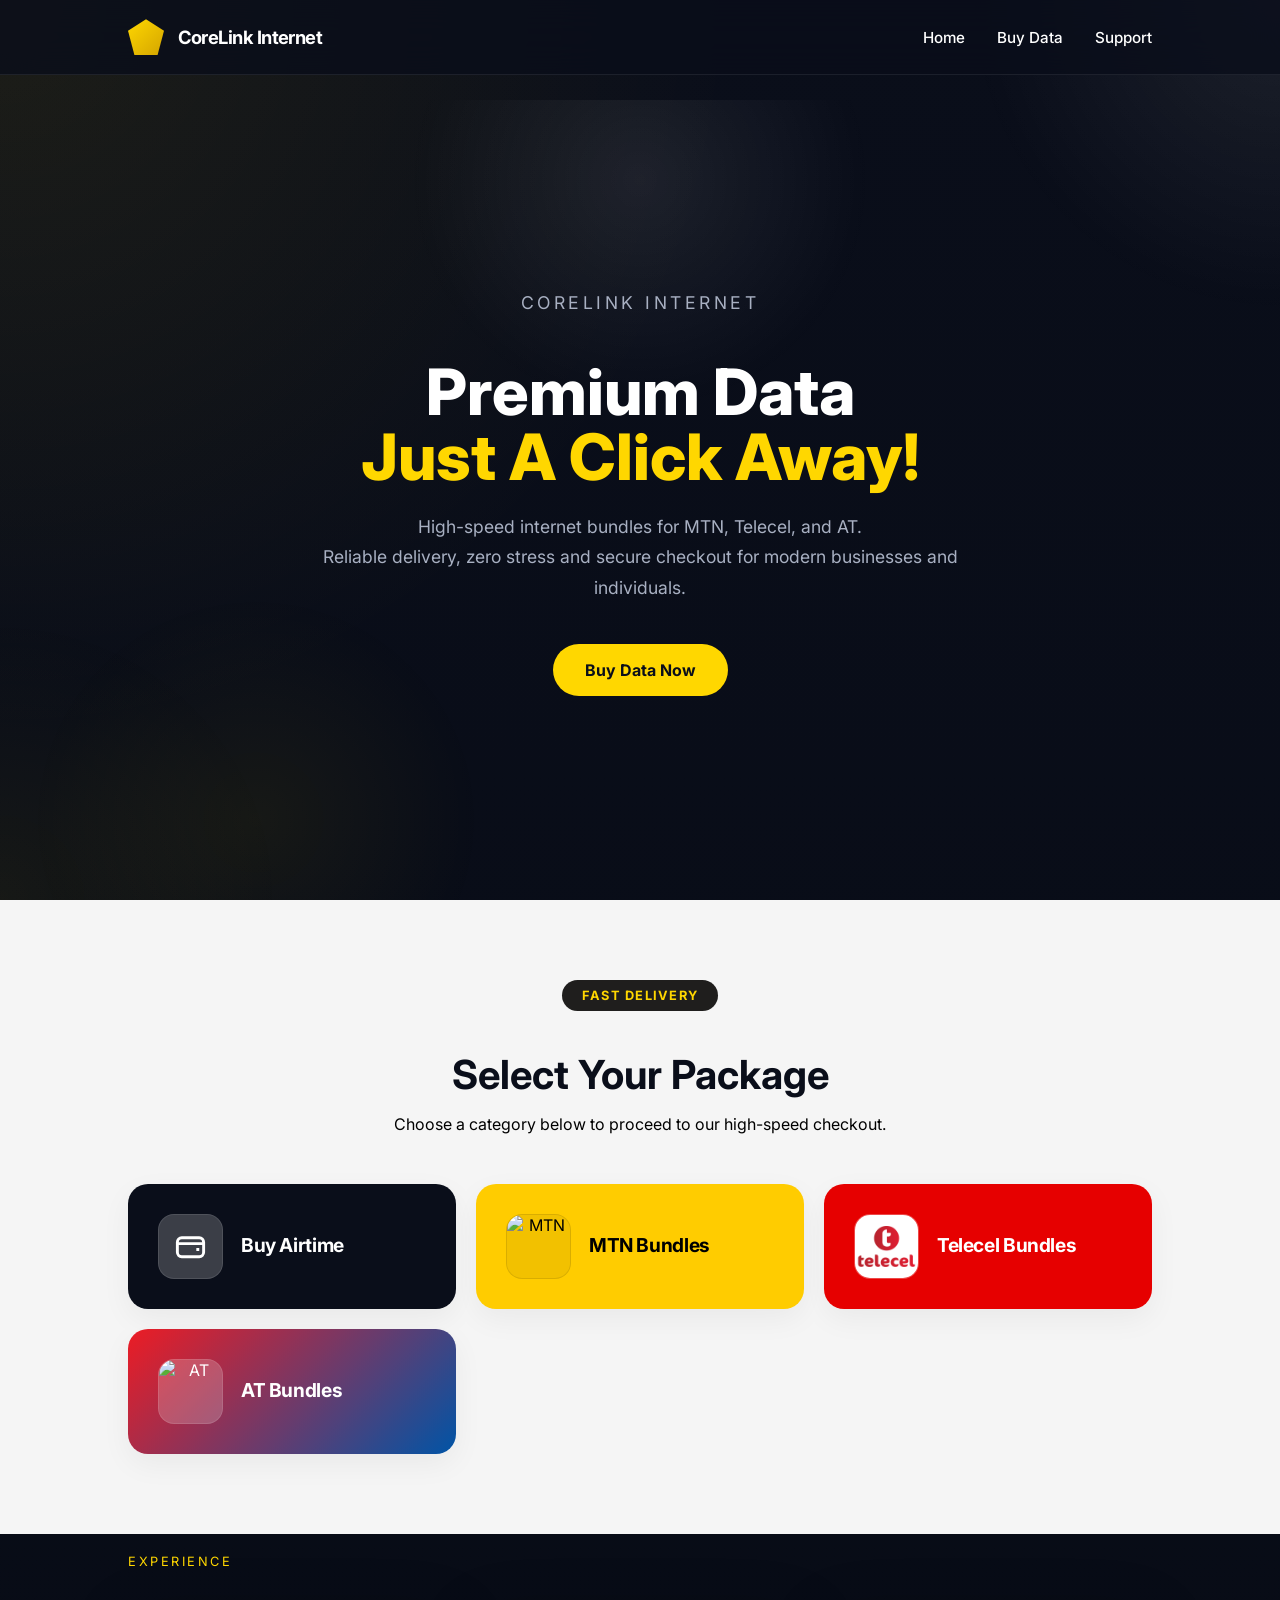
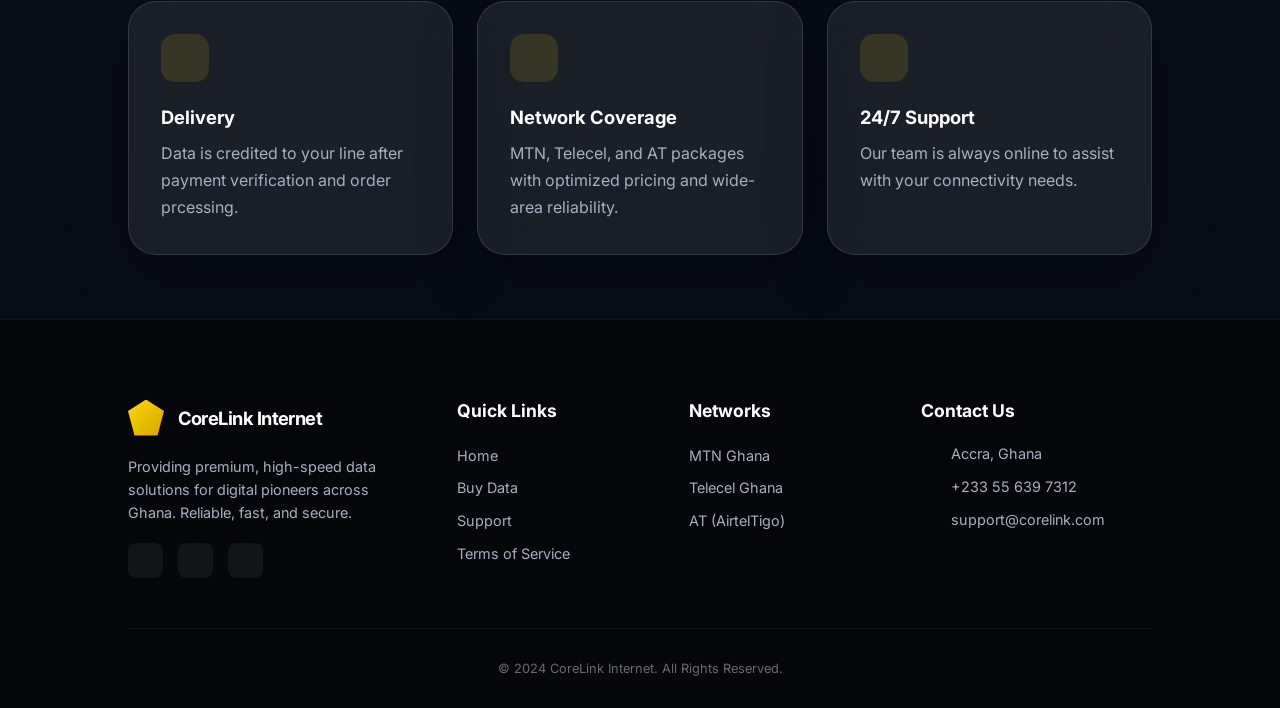
==== commit 56dbac19: "Fix HTML encoding issues in index.html" ====
--- a/index.html
+++ b/index.html
@@ -20,16 +20,16 @@
             <li><a href="#home">Home</a></li>
             <li><a href="#buy">Buy Data</a></li>
             <li><a href="#support">Support</a></li>
-            <li><a href="#" class="btn-nav">Admin Login</a></li>
+            
         </ul>
     </nav>
 
     <main>
         <section class="hero" id="home">
             <div class="hero-content">
-                <p class="section-title">CoreLink Premium Preview</p>
-                <h1>Premium Data for <span>Digital Pioneers.</span></h1>
-                <p>Reliable high-speed internet bundles for MTN, Telecel, and AT. Instant delivery, zero stress, and secure checkout for modern businesses and professionals.</p>
+                <p class="section-title">CoreLink Internet</p>
+                <h1>Premium Data  <br><span>Just A Click Away!</span></h1>
+                <p>High-speed internet bundles for MTN, Telecel, and AT.<br>Reliable delivery, zero stress and secure checkout for modern businesses and individuals.</p>
                 <a href="#buy" class="btn-primary">Buy Data Now</a>
             </div>
         </section>
@@ -131,7 +131,6 @@
                 <a href="#"><i data-lucide="facebook"></i></a>
                 <a href="#"><i data-lucide="twitter"></i></a>
                 <a href="#"><i data-lucide="instagram"></i></a>
-                <a href="#"><i data-lucide="linkedin"></i></a>
             </div>
         </div>
 
@@ -153,7 +152,6 @@
                 <li><a href="mtn-bundles.html">MTN Ghana</a></li>
                 <li><a href="telecel-bundles.html">Telecel Ghana</a></li>
                 <li><a href="at-bundles.html">AT (AirtelTigo)</a></li>
-                <li><a href="#">Big Time Data</a></li>
             </ul>
         </div>
 
@@ -176,16 +174,14 @@
     </div>
 
     <div class="footer-bottom">
-        <p>&copy; 2024 CoreLink Premium Data. All Rights Reserved.</p>
+        <p>&copy; 2024 CoreLink Internet. All Rights Reserved.</p>
     </div>
 </footer>
     </main>
 
-    <div id="success-toast" class="notification success">Payment successful! Redirecting to secure checkout…</div>
-    <div id="error-toast" class="notification error">Please enter a valid phone number.</div>
-
+   
     <script>
-        lucide.createIcons();
+        
 
         function handlePayment() {
             const phone = document.getElementById('phone').value.trim();
@@ -261,6 +257,7 @@
         revealObserver.observe(element);
     }
 });
+   lucide.createIcons();
     </script>
 </body>
 </html>
